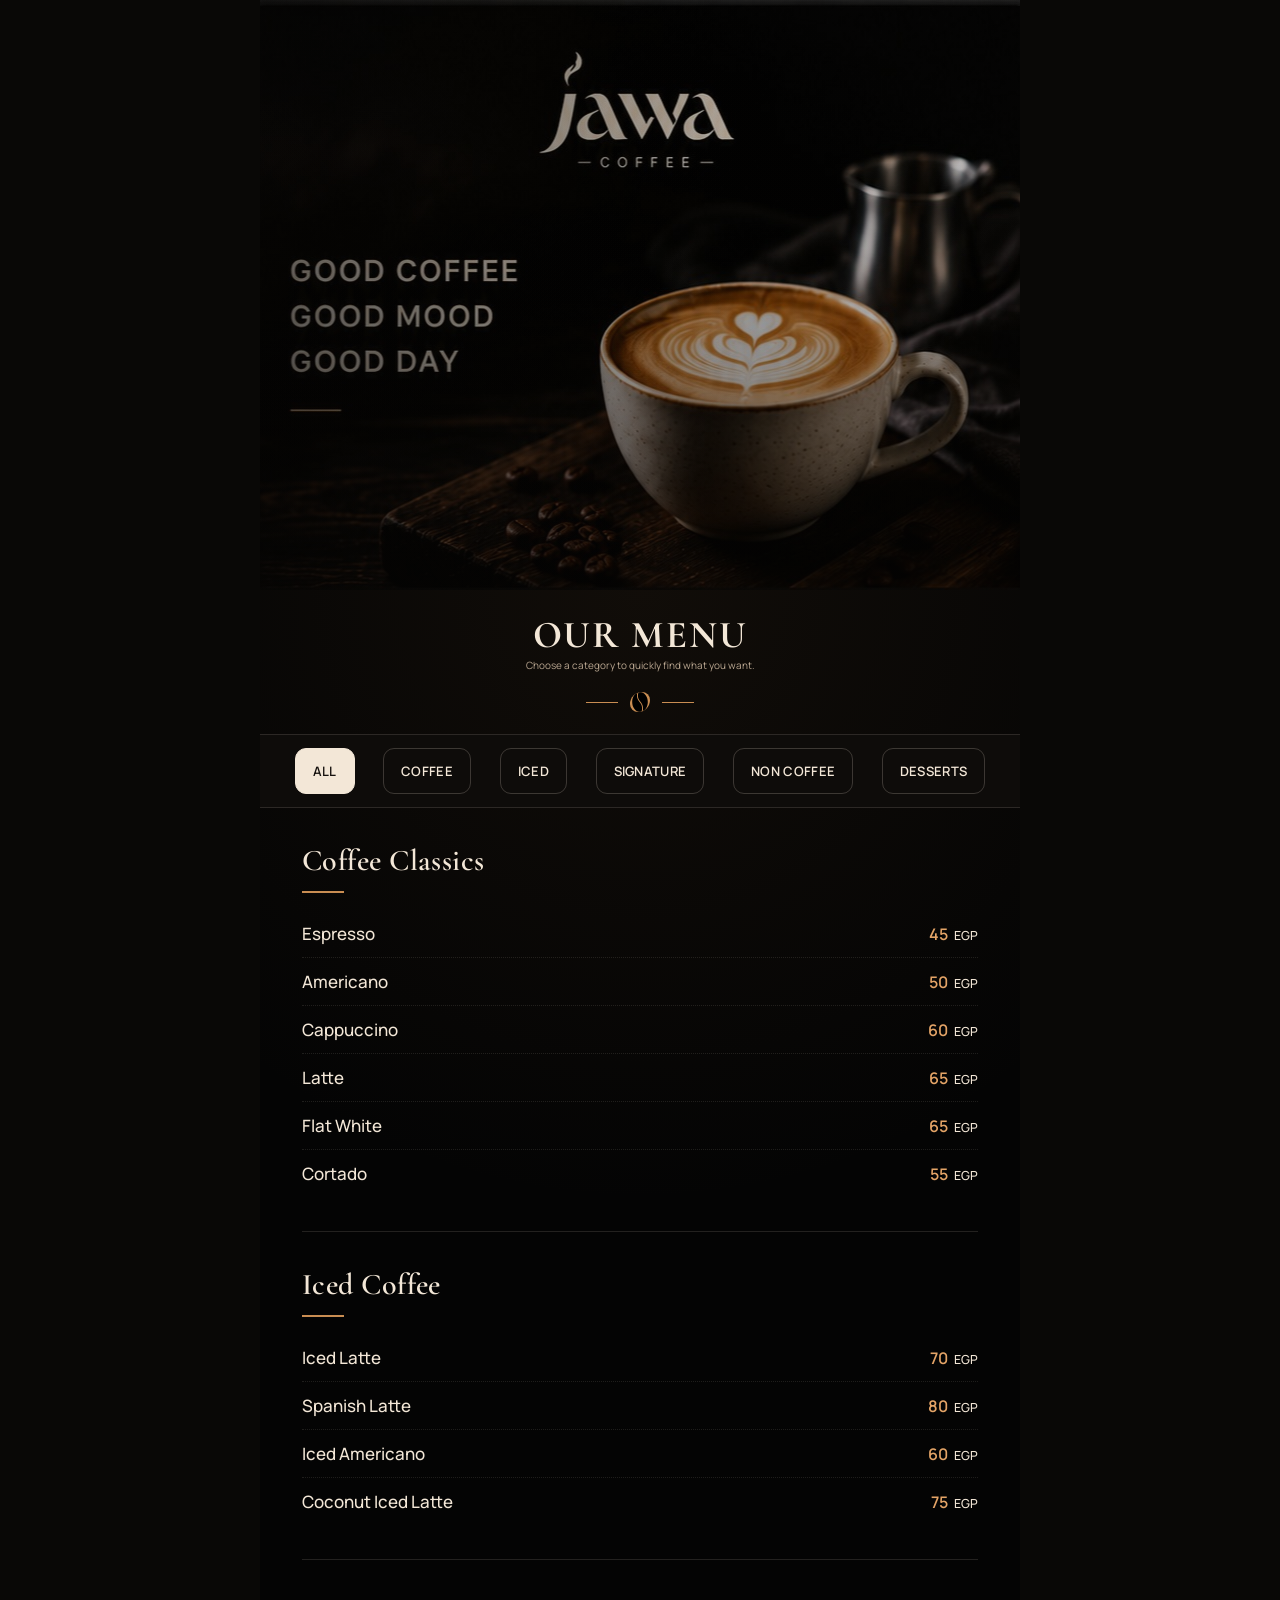
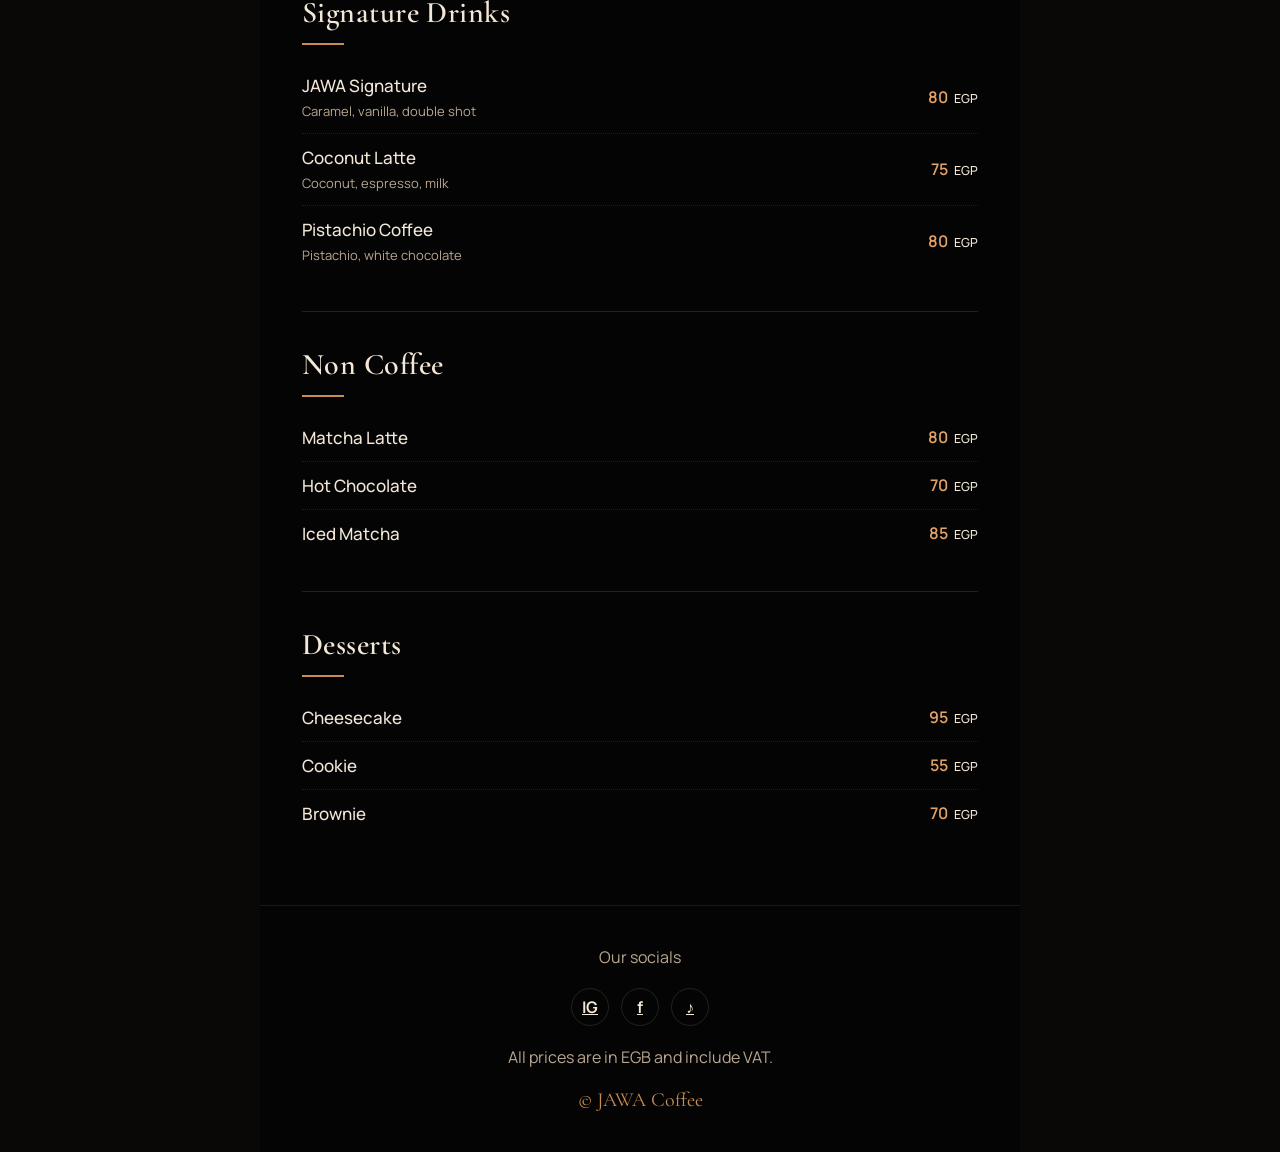
==== index.html @ dd0675a0 "finir les taches principaux" ====
<!DOCTYPE html>
<html lang="en">
<head>
  <meta charset="UTF-8" />
  <meta name="viewport" content="width=device-width, initial-scale=1.0" />
  <meta name="theme-color" content="#0f0d0b" />
  <title>JAWA Menu</title>
  <link rel="preconnect" href="https://fonts.googleapis.com">
  <link rel="preconnect" href="https://fonts.gstatic.com" crossorigin>
  <!-- <link href="https://fonts.googleapis.com/css2?family=Inter:wght@400;500;600;700&family=Playfair+Display:wght@600;700&display=swap" rel="stylesheet"> -->
   <link
  href="https://fonts.googleapis.com/css2?family=Cormorant+Garamond:wght@500;600;700&family=Manrope:wght@400;500;600;700&display=swap"
  rel="stylesheet"
/>
  <link rel="stylesheet" href="styles.css" />
</head>
<body>
  <main class="app-shell">
    <section class="hero">
      <div class="hero__overlay"></div>
    </section>

    <div class="hero-menu-gap" aria-hidden="true"></div>

    <section class="menu-section" id="menu">
      <header class="menu-heading">
        <h1>OUR MENU</h1>
        <span>Choose a category to quickly find what you want.</span>
        <div class="menu-heading__ornament" aria-hidden="true">
          <span></span><img src="assets/coffee-bean-svgrepo-com.svg" alt="" /><span></span>
        </div>
      </header>

      <div class="filters-wrap" id="filtersWrap">
        <nav class="filters" id="filters" aria-label="Menu categories"></nav>
      </div>

      <div id="menuContent" class="menu-content" aria-live="polite"></div>
    </section>

  <footer class="footer" id="social">
        <p>Our socials </p>
        <div class="socials" aria-label="Social media links">
          <a href="#" aria-label="Instagram">IG</a>
          <a href="#" aria-label="Facebook">f</a>
          <a href="#" aria-label="TikTok">♪</a>
        </div>
        <p>All prices are in EGB and include VAT.</p>
        <small class="logo-footer">© <span id="year"></span> JAWA Coffee</small>
      </footer>
    </main>




  <script src="script.js"></script>
</body>
</html>
---- styles.css ----
*,
*::before,
*::after {
  margin: 0;
  padding: 0;
  box-sizing: border-box;
}

:root {
  --bg: #040404;
  --bg-soft: #15110e;
  --panel: #17130f;
  --panel-2: #1d1712;
  --cream: #f3e7d7;
  --muted: #baa791;
  --wood: #8a5c37;
  --caramel: #c98d52;
  --line: rgba(243, 231, 215, 0.13);
  --radius: 22px;
}

html {
  scroll-behavior: smooth;
}

body {
  min-width: 320px;
  background: #090806;
  color: var(--cream);
  font-family: "Manrope", sans-serif;
}

.brand__word,
.menu-heading h1,
.category-title,
.logo-footer{
  font-family: "Cormorant Garamond", serif;
}

button,
input,
select,
textarea {
  font: inherit;
}

.app-shell {
  width: min(100%, 760px);
  margin: 0 auto;
  background: var(--bg);
  min-height: 100vh;
  overflow: clip;
}

.hero {
  position: relative;
  min-height: 590px;
  background:
    linear-gradient(to bottom, rgba(8,7,5,.2), rgba(8,7,5,.2)),
    url("assets/hero-flat-white.jpg") center / cover no-repeat;
  isolation: isolate;
}

.hero__overlay {
  position: absolute;
  inset: 0;
  background:
    linear-gradient(180deg, rgba(5,4,3,.12), rgba(5,4,3,.12) 45%, rgba(5,4,3,.52) 100%),
    linear-gradient(90deg, rgba(5,4,3,.48), transparent 63%);
  z-index: -1;
}

.brand {
  position: absolute;
  top: 38px;
  left: 50%;
  transform: translateX(-50%);
  text-align: center;
  line-height: 1;
  color: var(--cream);
  white-space: nowrap;
}

.brand__word {
  display: block;
  font-family: "Playfair Display", serif;
  font-size: clamp(48px, 10vw, 74px);
  font-weight: 700;
  letter-spacing: -0.06em;
}

.brand__coffee {
  display: block;
  margin-top: 9px;
  font-size: 11px;
  letter-spacing: .42em;
  padding-left: .42em;
}

.hero__copy {
  position: absolute;
  left: clamp(28px, 8vw, 64px);
  top: 235px;
}

.hero__copy p {
  margin: 0 0 11px;
  font-size: clamp(23px, 5.4vw, 37px);
  font-weight: 600;
  letter-spacing: .055em;
}

.hero__line {
  display: block;
  width: 48px;
  height: 2px;
  margin-top: 30px;
  background: var(--caramel);
}

/* Requested visual breathing room between the hero and Our Menu. */
.hero-menu-gap {
  background: linear-gradient(180deg, #11100d 0%, var(--bg) 100%);
}

.menu-section {
  position: relative;
  background:
    radial-gradient(circle at 50% 0%, rgba(111, 77, 43, .12), transparent 32%),
    var(--bg);
  /* padding: 10px 0 70px; */
}
.menu-section span {
  display: block;
  text-align: center;
  font-size: 10px;
  color: var(--muted);
  margin-bottom: 20px;
}

.menu-heading {
  text-align: center;
  padding: 22px;
}

.menu-heading h1 {
  margin: 0;
  font-size: clamp(27px, 6vw, 38px);
  letter-spacing: .045em;
}

.menu-heading__ornament {
  display: flex;
  align-items: center;
  justify-content: center;
  gap: 12px;
  margin-top: 12px;
}

.menu-heading__ornament span {
  display: block;
  width: 32px;
  height: 1px;
  margin: 0;
  padding: 0;
  background-color: var(--caramel);
  flex-shrink: 0;
}

.menu-heading__ornament img {
  display: block;
  width: 20px;
  height: 20px;
  object-fit: contain;
  margin: 0;
  padding: 0;
  flex-shrink: 0;
  background-color: var(--caramel); border-radius: 15px 10px;
}
.filters-wrap {
  position: sticky;
  top: 0;
  z-index: 50;
  background: rgba(15, 13, 11, .96);
  border-top: 1px solid var(--line);
  border-bottom: 1px solid var(--line);
  backdrop-filter: blur(12px);
  -webkit-backdrop-filter: blur(12px);
}

.filters {
  display: flex;
  justify-content: space-evenly;
  gap: 10px;
  overflow-x: auto;
  overscroll-behavior-inline: contain;
  scroll-snap-type: x proximity;
  scrollbar-width: none;
  padding: 13px 16px;
}

.filters::-webkit-scrollbar {
  display: none;
}

.filter-btn {
  flex: 0 0 auto;
  scroll-snap-align: start;
  border: 1px solid rgba(243, 231, 215, .2);
  background: transparent;
  color: var(--cream);
  padding: 13px 17px;
  border-radius: 11px;
  cursor: pointer;
  text-transform: uppercase;
  font-size: 13px;
  font-weight: 600;
  letter-spacing: .025em;
  transition: .2s ease;
}

.filter-btn:hover {
  border-color: rgba(243, 231, 215, .45);
}

.filter-btn.is-active {
  background: var(--cream);
  color: #15110e;
  border-color: var(--cream);
}

.menu-content {
  padding: 34px clamp(20px, 5vw, 42px) 0;
}

.category-section {
  padding: 0 0 34px;
  margin-bottom: 34px;
  border-bottom: 1px solid var(--line);
}

.category-section:last-child {
  border-bottom: 0;
}

.category-title {
  margin: 0 0 17px;
  font-size: clamp(22px, 4.5vw, 30px);
  font-weight: 600;
  letter-spacing: .015em;
}

.category-title::after {
  content: "";
  display: block;
  width: 42px;
  height: 2px;
  margin-top: 12px;
  background: var(--caramel);
}

.category-layout {
  display: grid;
  grid-template-columns: minmax(0, 1fr) 180px;
  gap: 26px;
  align-items: start;
}

.category-layout.no-image {
  grid-template-columns: 1fr;
}

.items {
  min-width: 0;
}

.menu-item {
  display: grid;
  grid-template-columns: minmax(0, 1fr) auto;
  gap: 18px;
  padding: 12px 0;
  border-bottom: 1px dotted rgba(243, 231, 215, .11);
}

.menu-item:last-child {
  border-bottom: 0;
}

.item-name {
  margin: 0;
  font-size: 17px;
  font-weight: 500;
}

.item-description {
  margin: 5px 0 0;
  color: var(--muted);
  font-size: 13px;
  line-height: 1.45;
}

.item-price {
  align-self: center;
  color: #e4a467;
  font-weight: 600;
  white-space: nowrap;
}

.item-price small {
  color: var(--cream);
  font-size: .78em;
  font-weight: 500;
  margin-left: 3px;
}

.category-photo {
  width: 100%;
  aspect-ratio: 4 / 5;
  object-fit: cover;
  border-radius: 16px;
  border: 1px solid rgba(243, 231, 215, .17);
  box-shadow: 0 18px 45px rgba(0,0,0,.22);
}

.photo-note {
  margin: 9px 0 0;
  color: var(--muted);
  font-size: 11px;
  line-height: 1.4;
}

.footer {
  text-align: center;
  border-top: 1px solid rgba(227, 205, 176, 0.1);
  padding: 40px 20px;
  color: var(--muted);
}

.socials {
  display: flex;
  justify-content: center;
  gap: 12px;
  margin: 20px 0;
}

.socials a {
  width: 38px;
  height: 38px;
  display: grid;
  place-items: center;
  border: 1px solid var(--line);
  border-radius: 50%;
  color: var(--cream);
  font-weight: 700;
}
.logo-footer{
  display: block;
  margin-top: 20px;
  font-size: 20px;
  color: var(--caramel);
}



@media (max-width: 560px) {
  .hero {
    min-height: 540px;
    background-position: center top;
  }

  .hero__copy {
    top: 215px;
  }

  .hero-menu-gap {
    height: 34px;
  }

  .menu-content {
    padding-top: 28px;
  }

  .category-layout {
    grid-template-columns: minmax(0, 1fr) 118px;
    gap: 18px;
  }

  .category-photo {
    border-radius: 13px;
  }

  .menu-item {
    gap: 10px;
  }

  .item-name {
    font-size: 15px;
  }

  .item-description {
    font-size: 12px;
  }

  .item-price {
    font-size: 14px;
  }
}

@media (max-width: 390px) {
  .category-layout {
    grid-template-columns: 1fr;
  }

  .category-photo {
    width: min(55%, 180px);
    aspect-ratio: 1 / 1;
  }

  .category-media {
    order: -1;
  }
}

@media (prefers-reduced-motion: reduce) {
  html {
    scroll-behavior: auto;
  }

  * {
    transition: none !important;
  }
}
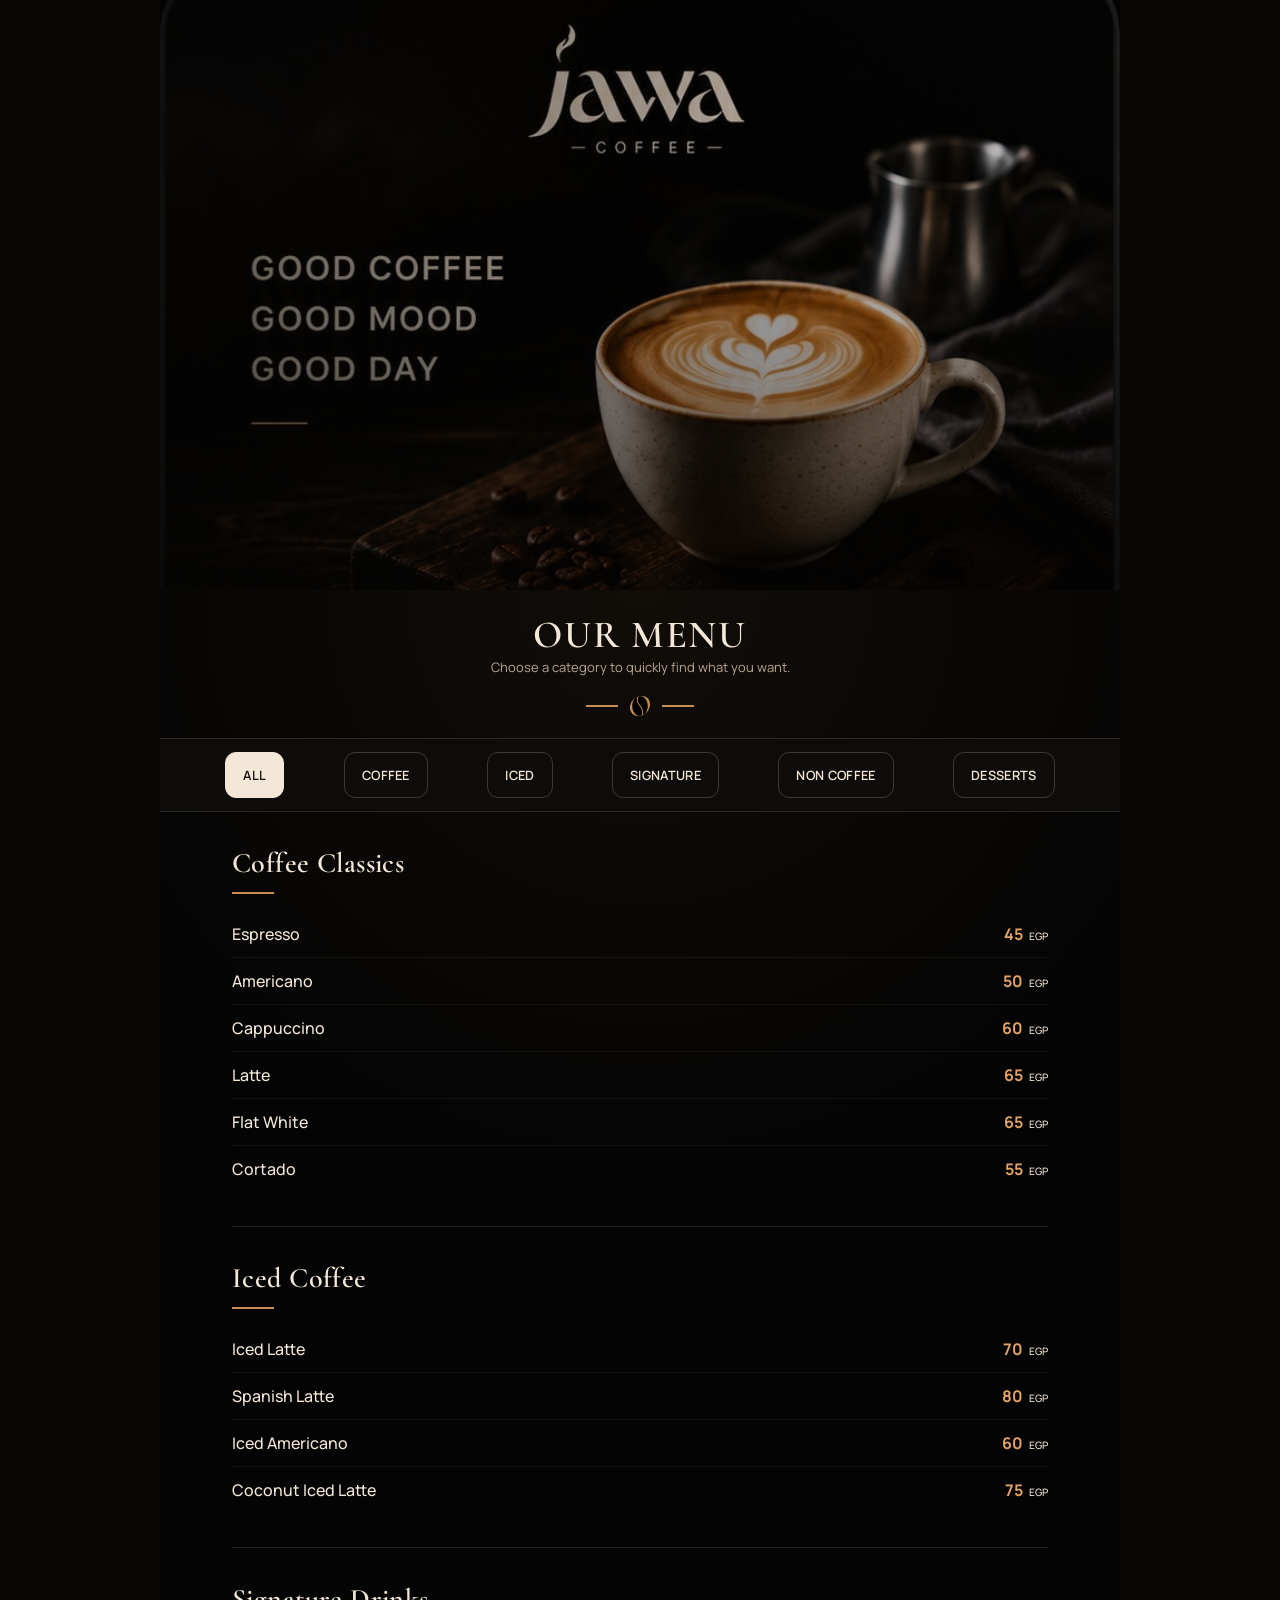
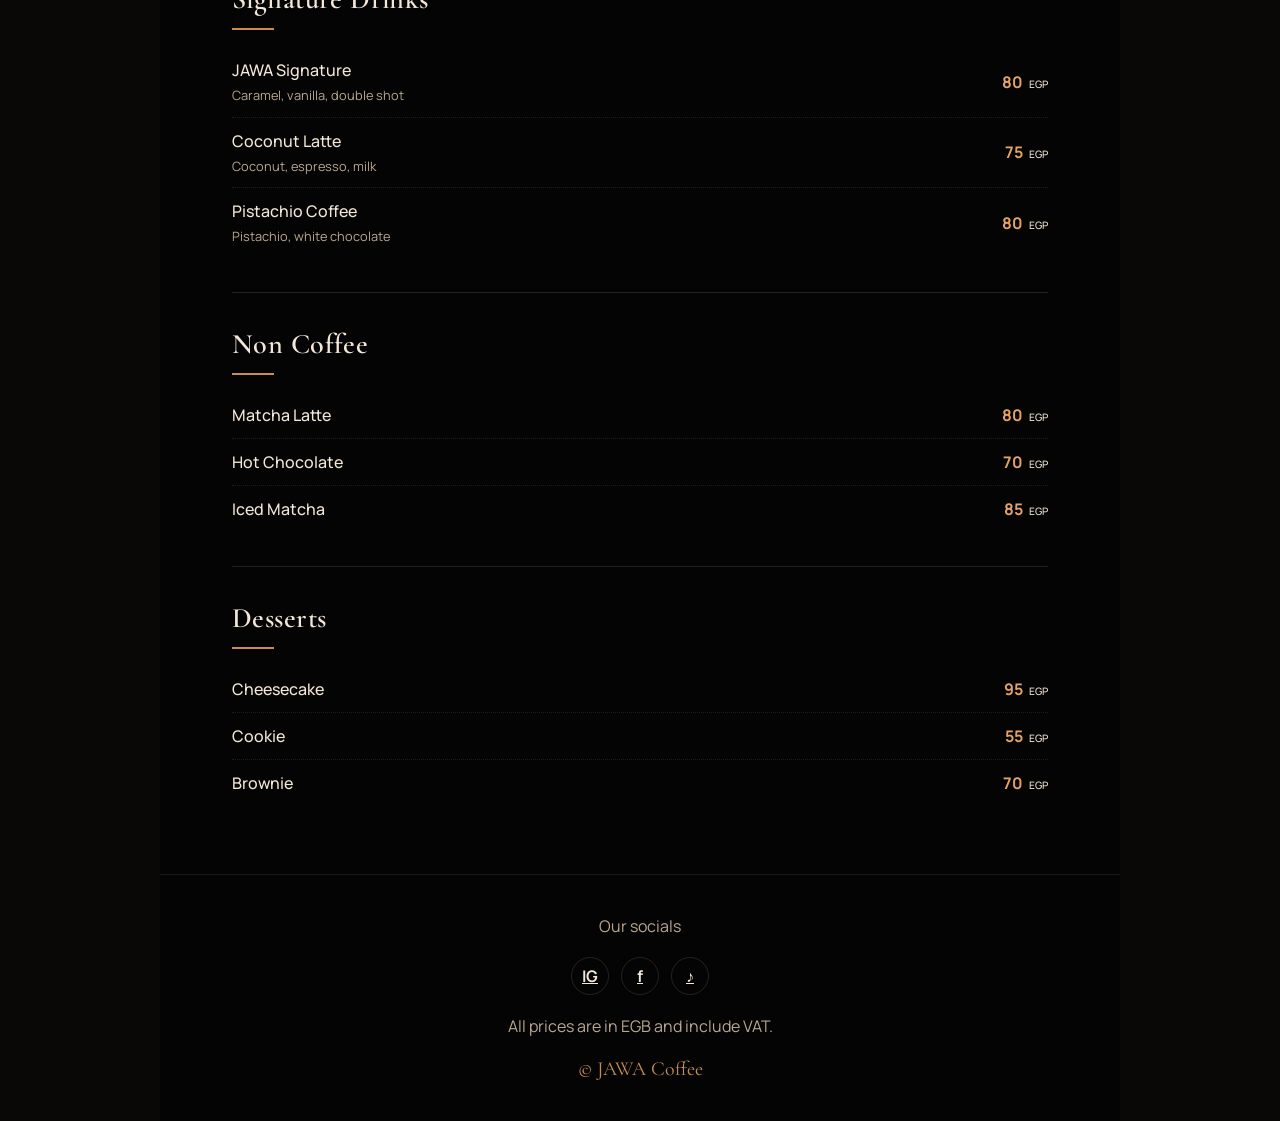
==== commit 0b1ffa2f: "Update responsive menu typography" ====
--- a/index.html
+++ b/index.html
@@ -25,7 +25,7 @@
     <section class="menu-section" id="menu">
       <header class="menu-heading">
         <h1>OUR MENU</h1>
-        <span>Choose a category to quickly find what you want.</span>
+        <span class="menu-heading__subtitle">Choose a category to quickly find what you want.</span>
         <div class="menu-heading__ornament" aria-hidden="true">
           <span></span><img src="assets/coffee-bean-svgrepo-com.svg" alt="" /><span></span>
         </div>
--- a/styles.css
+++ b/styles.css
@@ -1,3 +1,12 @@
+/* OUR MENU → 34–46 px, Cormorant Garamond
+Sous-titre → 11–13 px, Manrope
+Titres catégories → 28–34 px, Cormorant Garamond
+Boissons → 16–18 px, Manrope
+Prix → 16–18 px, Manrope Bold
+EGP → 10–12 px
+Descriptions → 12–14 px
+Filtres → 12–14 px, Manrope SemiBold */
+
 *,
 *::before,
 *::after {
@@ -33,7 +42,7 @@
 .brand__word,
 .menu-heading h1,
 .category-title,
-.logo-footer{
+.logo-footer {
   font-family: "Cormorant Garamond", serif;
 }
 
@@ -45,7 +54,7 @@
 }
 
 .app-shell {
-  width: min(100%, 760px);
+  width: min(100%, 960px);
   margin: 0 auto;
   background: var(--bg);
   min-height: 100vh;
@@ -56,7 +65,7 @@
   position: relative;
   min-height: 590px;
   background:
-    linear-gradient(to bottom, rgba(8,7,5,.2), rgba(8,7,5,.2)),
+    linear-gradient(to bottom, rgba(8, 7, 5, 0.2), rgba(8, 7, 5, 0.2)),
     url("assets/hero-flat-white.jpg") center / cover no-repeat;
   isolation: isolate;
 }
@@ -65,8 +74,13 @@
   position: absolute;
   inset: 0;
   background:
-    linear-gradient(180deg, rgba(5,4,3,.12), rgba(5,4,3,.12) 45%, rgba(5,4,3,.52) 100%),
-    linear-gradient(90deg, rgba(5,4,3,.48), transparent 63%);
+    linear-gradient(
+      180deg,
+      rgba(5, 4, 3, 0.12),
+      rgba(5, 4, 3, 0.12) 45%,
+      rgba(5, 4, 3, 0.52) 100%
+    ),
+    linear-gradient(90deg, rgba(5, 4, 3, 0.48), transparent 63%);
   z-index: -1;
 }
 
@@ -93,8 +107,8 @@
   display: block;
   margin-top: 9px;
   font-size: 11px;
-  letter-spacing: .42em;
-  padding-left: .42em;
+  letter-spacing: 0.42em;
+  padding-left: 0.42em;
 }
 
 .hero__copy {
@@ -107,7 +121,7 @@
   margin: 0 0 11px;
   font-size: clamp(23px, 5.4vw, 37px);
   font-weight: 600;
-  letter-spacing: .055em;
+  letter-spacing: 0.055em;
 }
 
 .hero__line {
@@ -126,16 +140,9 @@
 .menu-section {
   position: relative;
   background:
-    radial-gradient(circle at 50% 0%, rgba(111, 77, 43, .12), transparent 32%),
+    radial-gradient(circle at 50% 0%, rgba(111, 77, 43, 0.12), transparent 32%),
     var(--bg);
   /* padding: 10px 0 70px; */
-}
-.menu-section span {
-  display: block;
-  text-align: center;
-  font-size: 10px;
-  color: var(--muted);
-  margin-bottom: 20px;
 }
 
 .menu-heading {
@@ -145,8 +152,18 @@
 
 .menu-heading h1 {
   margin: 0;
-  font-size: clamp(27px, 6vw, 38px);
-  letter-spacing: .045em;
+  font-size: clamp(34px, 3vw, 46px);
+  font-weight: 600;
+  letter-spacing: 0.045em;
+}
+
+.menu-heading__subtitle {
+  display: block;
+  text-align: center;
+  font-family: "Manrope", sans-serif;
+  font-size: clamp(11px, 1.2vw, 13px);
+  color: var(--muted);
+  margin-bottom: 20px;
 }
 
 .menu-heading__ornament {
@@ -160,7 +177,7 @@
 .menu-heading__ornament span {
   display: block;
   width: 32px;
-  height: 1px;
+  height: 2px;
   margin: 0;
   padding: 0;
   background-color: var(--caramel);
@@ -175,13 +192,14 @@
   margin: 0;
   padding: 0;
   flex-shrink: 0;
-  background-color: var(--caramel); border-radius: 15px 10px;
+  background-color: var(--caramel);
+  border-radius: 15px 10px;
 }
 .filters-wrap {
   position: sticky;
   top: 0;
   z-index: 50;
-  background: rgba(15, 13, 11, .96);
+  background: rgba(15, 13, 11, 0.96);
   border-top: 1px solid var(--line);
   border-bottom: 1px solid var(--line);
   backdrop-filter: blur(12px);
@@ -213,14 +231,14 @@
   border-radius: 11px;
   cursor: pointer;
   text-transform: uppercase;
-  font-size: 13px;
+  font-size: clamp(12px, 1vw, 14px);
   font-weight: 600;
   letter-spacing: .025em;
   transition: .2s ease;
 }
 
 .filter-btn:hover {
-  border-color: rgba(243, 231, 215, .45);
+  border-color: rgba(243, 231, 215, 0.45);
 }
 
 .filter-btn.is-active {
@@ -230,6 +248,9 @@
 }
 
 .menu-content {
+  width: 100%;
+  max-width: 900px;
+  margin: 0 auto;
   padding: 34px clamp(20px, 5vw, 42px) 0;
 }
 
@@ -245,9 +266,9 @@
 
 .category-title {
   margin: 0 0 17px;
-  font-size: clamp(22px, 4.5vw, 30px);
+  font-size: clamp(28px, 2.2vw, 34px);
   font-weight: 600;
-  letter-spacing: .015em;
+  letter-spacing: 0.015em;
 }
 
 .category-title::after {
@@ -261,9 +282,13 @@
 
 .category-layout {
   display: grid;
-  grid-template-columns: minmax(0, 1fr) 180px;
+  grid-template-columns: minmax(0, 1fr) 105px;
   gap: 26px;
   align-items: start;
+}
+.category-layout .category-media {
+  display: grid;
+  place-items: center;
 }
 
 .category-layout.no-image {
@@ -279,7 +304,7 @@
   grid-template-columns: minmax(0, 1fr) auto;
   gap: 18px;
   padding: 12px 0;
-  border-bottom: 1px dotted rgba(243, 231, 215, .11);
+  border-bottom: 1px dotted rgba(243, 231, 215, 0.11);
 }
 
 .menu-item:last-child {
@@ -288,38 +313,48 @@
 
 .item-name {
   margin: 0;
-  font-size: 17px;
+  font-size: clamp(16px, 1.2vw, 18px);
   font-weight: 500;
 }
 
 .item-description {
   margin: 5px 0 0;
   color: var(--muted);
-  font-size: 13px;
+  font-size: clamp(12px, 1vw, 14px);
   line-height: 1.45;
 }
 
 .item-price {
   align-self: center;
   color: #e4a467;
-  font-weight: 600;
+  font-size: clamp(16px, 1.2vw, 18px);
+  font-weight: 700;
   white-space: nowrap;
 }
 
 .item-price small {
   color: var(--cream);
-  font-size: .78em;
+  font-size: clamp(10px, .8vw, 12px);
   font-weight: 500;
   margin-left: 3px;
 }
 
 .category-photo {
-  width: 100%;
+  /* width: 100%;
   aspect-ratio: 4 / 5;
   object-fit: cover;
   border-radius: 16px;
   border: 1px solid rgba(243, 231, 215, .17);
-  box-shadow: 0 18px 45px rgba(0,0,0,.22);
+  box-shadow: 0 18px 45px rgba(0,0,0,.22); */
+  width: 105px;
+  height: 135px;
+
+  object-fit: cover;
+  object-position: center;
+
+  border-radius: 10px;
+
+  display: block;
 }
 
 .photo-note {
@@ -353,14 +388,12 @@
   color: var(--cream);
   font-weight: 700;
 }
-.logo-footer{
+.logo-footer {
   display: block;
   margin-top: 20px;
   font-size: 20px;
   color: var(--caramel);
 }
-
-
 
 @media (max-width: 560px) {
   .hero {
@@ -392,18 +425,10 @@
   .menu-item {
     gap: 10px;
   }
-
-  .item-name {
-    font-size: 15px;
-  }
-
-  .item-description {
-    font-size: 12px;
-  }
-
-  .item-price {
-    font-size: 14px;
-  }
+   .filters {
+    justify-content: flex-start;
+  }
+
 }
 
 @media (max-width: 390px) {
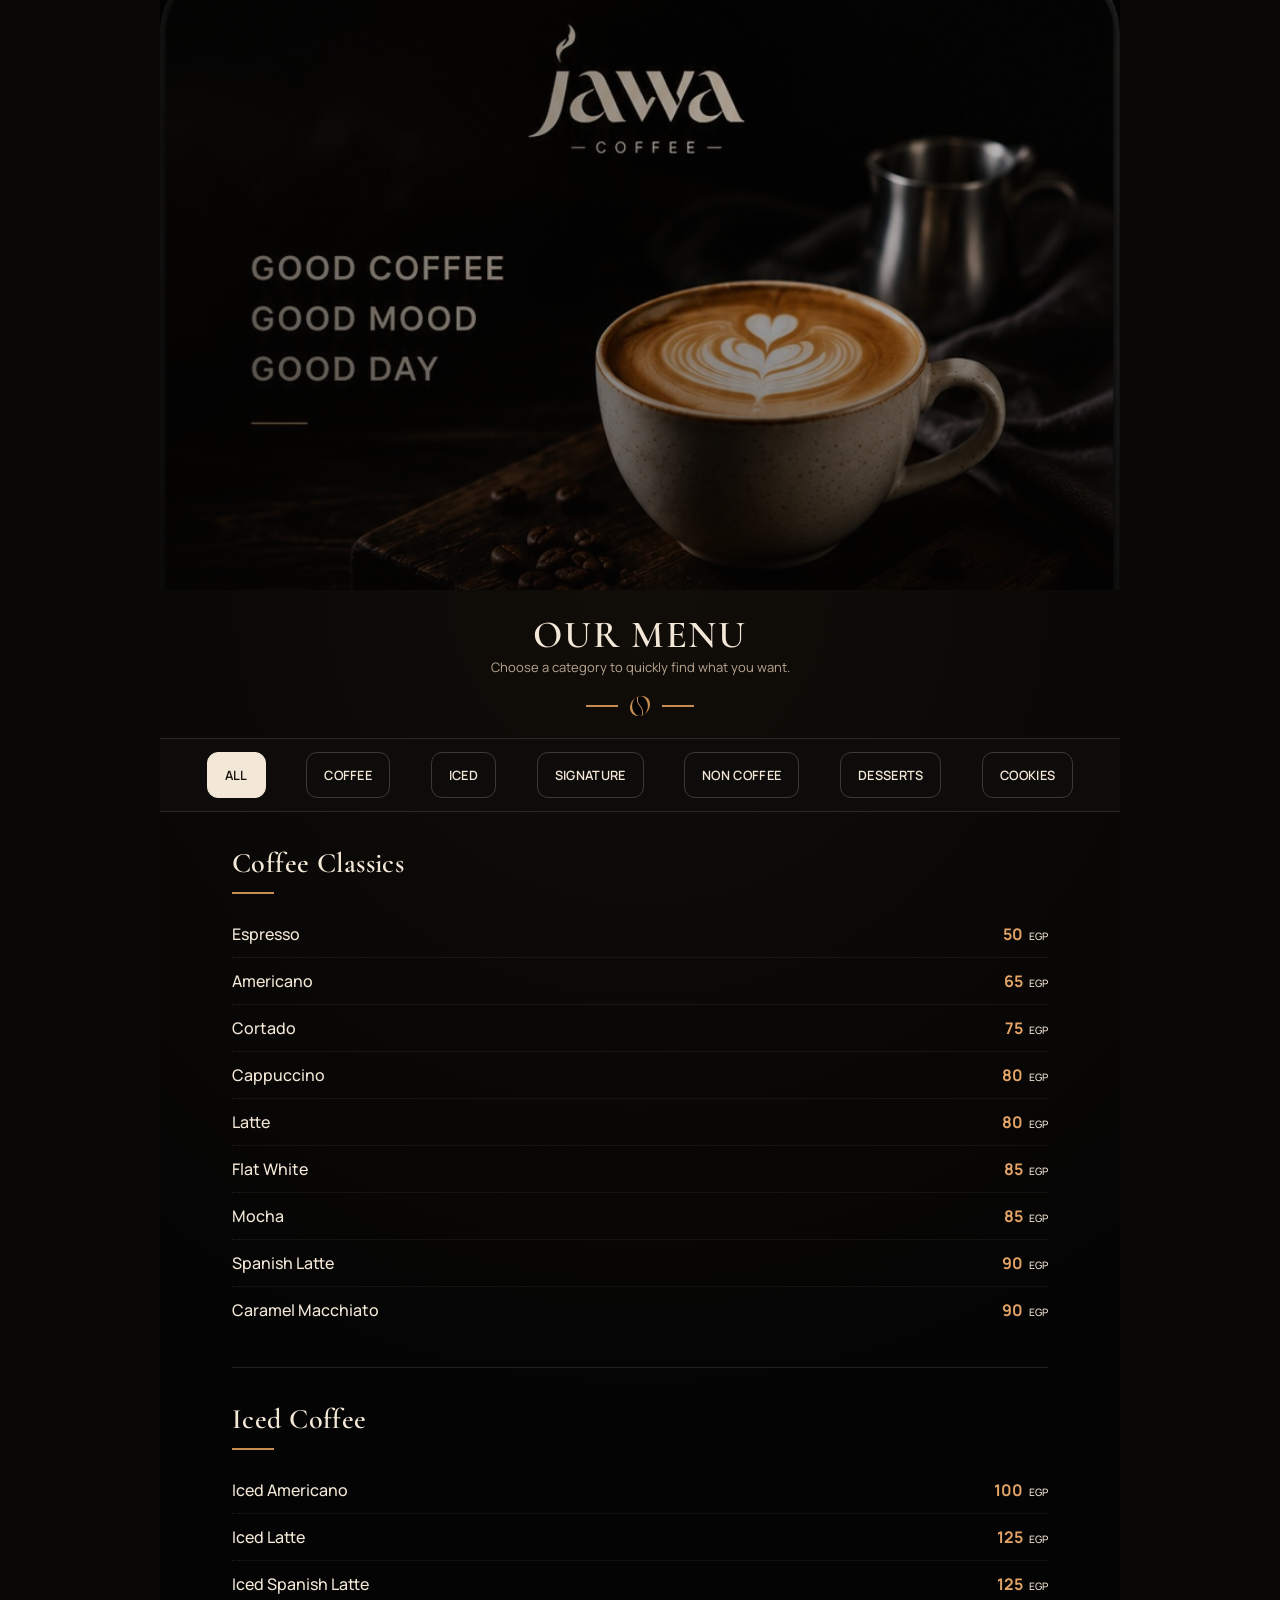
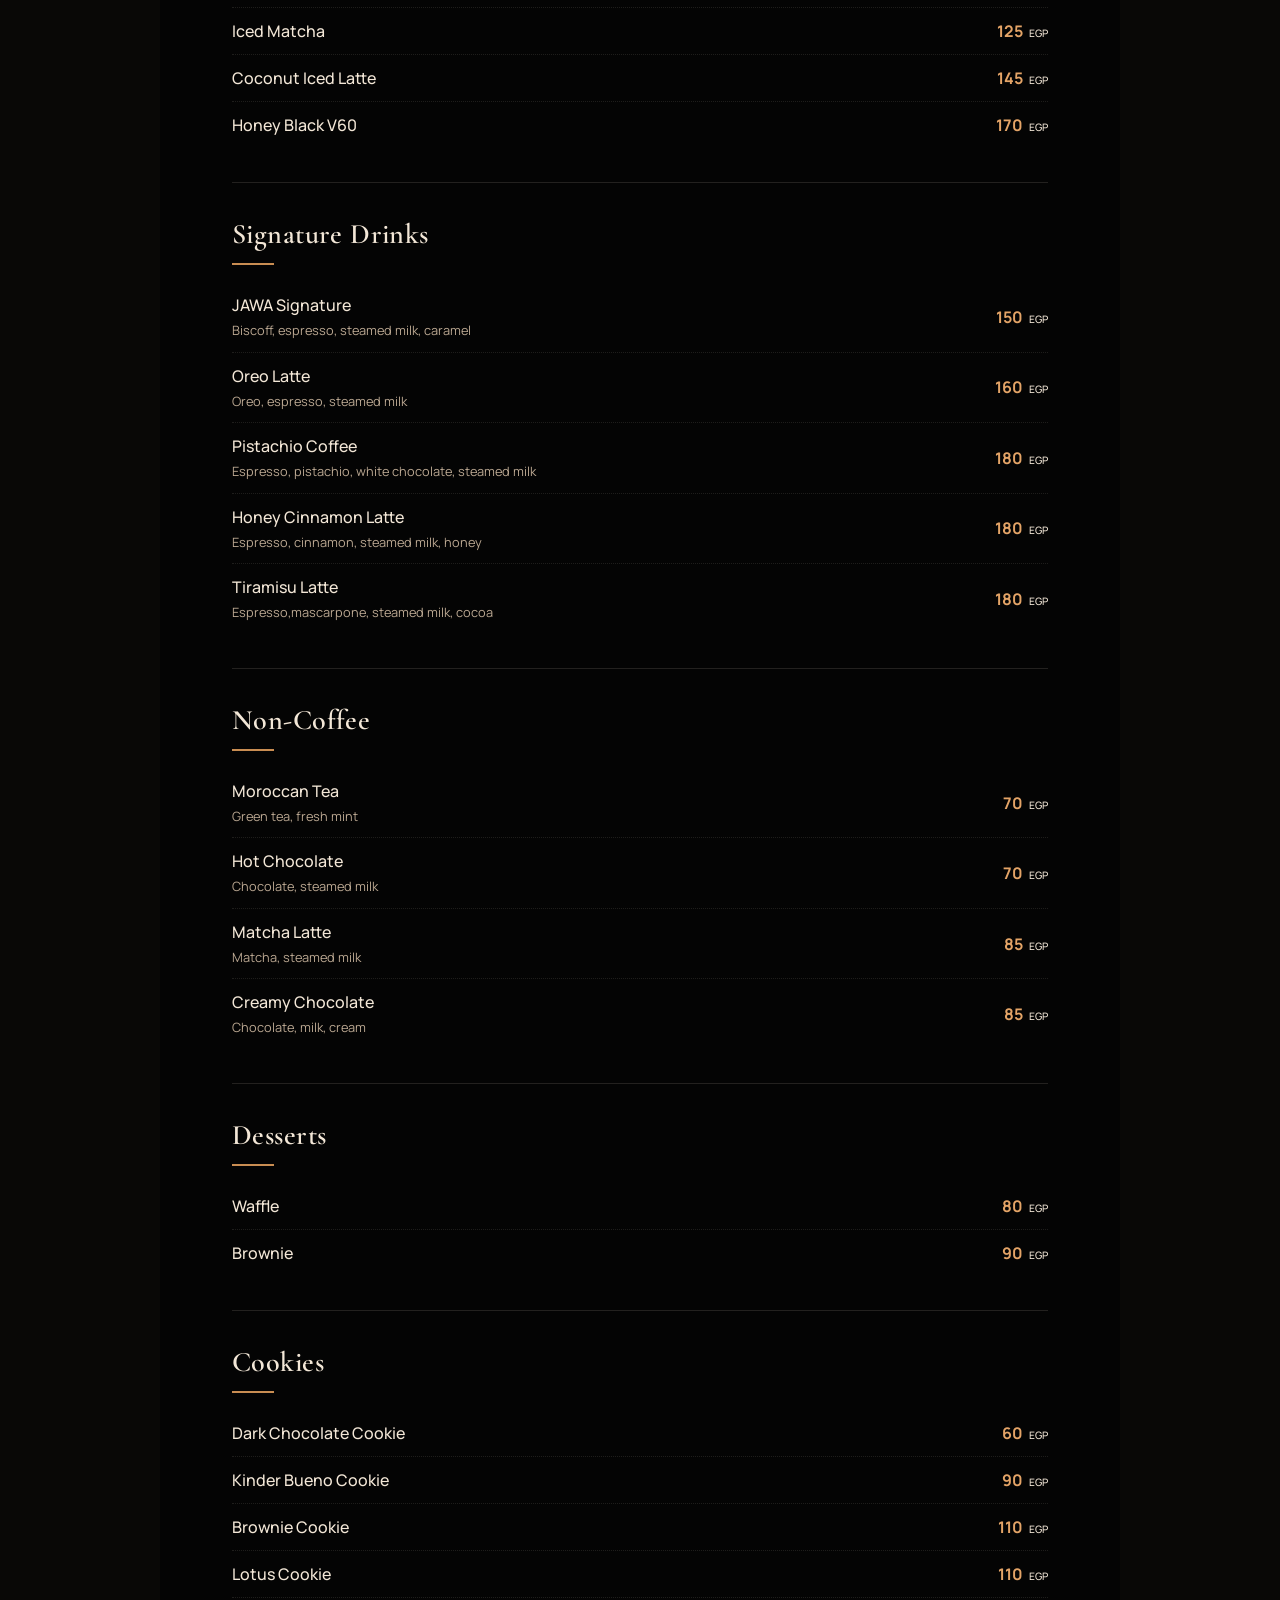
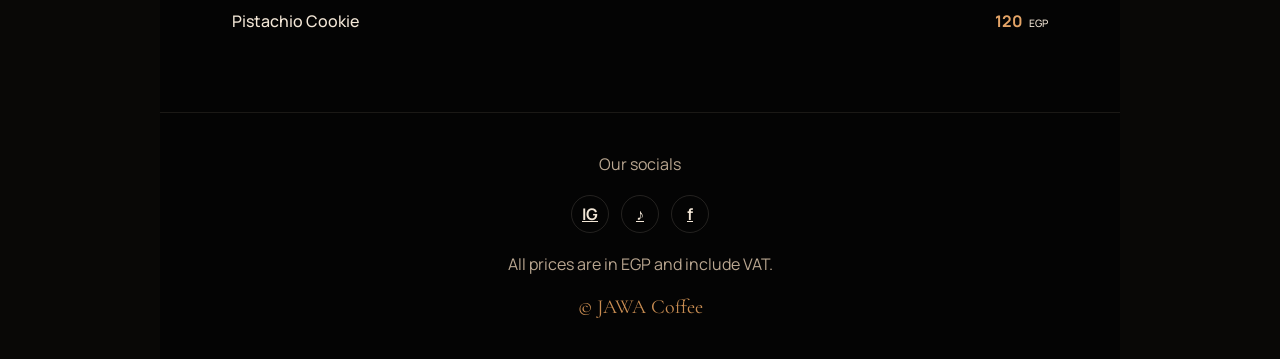
==== commit b905386d: "Update menu prices and add drinks" ====
--- a/index.html
+++ b/index.html
@@ -1,58 +1,95 @@
-<!DOCTYPE html>
+<!doctype html>
 <html lang="en">
-<head>
-  <meta charset="UTF-8" />
-  <meta name="viewport" content="width=device-width, initial-scale=1.0" />
-  <meta name="theme-color" content="#0f0d0b" />
-  <title>JAWA Menu</title>
-  <link rel="preconnect" href="https://fonts.googleapis.com">
-  <link rel="preconnect" href="https://fonts.gstatic.com" crossorigin>
-  <!-- <link href="https://fonts.googleapis.com/css2?family=Inter:wght@400;500;600;700&family=Playfair+Display:wght@600;700&display=swap" rel="stylesheet"> -->
-   <link
-  href="https://fonts.googleapis.com/css2?family=Cormorant+Garamond:wght@500;600;700&family=Manrope:wght@400;500;600;700&display=swap"
-  rel="stylesheet"
-/>
-  <link rel="stylesheet" href="styles.css" />
-</head>
-<body>
-  <main class="app-shell">
-    <section class="hero">
-      <div class="hero__overlay"></div>
-    </section>
+  <head>
+    <meta charset="UTF-8" />
+    <meta name="viewport" content="width=device-width, initial-scale=1.0" />
+    <meta name="theme-color" content="#0f0d0b" />
+    <title>JAWA Menu</title>
+    <link rel="preconnect" href="https://fonts.googleapis.com" />
+    <link rel="preconnect" href="https://fonts.gstatic.com" crossorigin />
+    <!-- <link href="https://fonts.googleapis.com/css2?family=Inter:wght@400;500;600;700&family=Playfair+Display:wght@600;700&display=swap" rel="stylesheet"> -->
+    <link
+      href="https://fonts.googleapis.com/css2?family=Cormorant+Garamond:wght@500;600;700&family=Manrope:wght@400;500;600;700&display=swap"
+      rel="stylesheet"
+    />
+    <link rel="stylesheet" href="styles.css" />
+  </head>
+  <body>
+    <main class="app-shell">
+      <!-- Language selector -->
+<!-- 
+      <div class="language-switcher">
+        <button
+          class="language-btn"
+          id="languageBtn"
+          type="button"
+          aria-label="Change language"
+        >
+          <svg viewBox="0 0 24 24" aria-hidden="true">
+            <circle cx="12" cy="12" r="9"></circle>
+            <path d="M3 12h18"></path>
+            <path d="M12 3c3 3.5 3 14.5 0 18"></path>
+            <path d="M12 3c-3 3.5-3 14.5 0 18"></path>
+          </svg>
+        </button>
 
-    <div class="hero-menu-gap" aria-hidden="true"></div>
+        <div id="google_translate_element"></div>
+      </div> -->
+      <section class="hero">
+        <div class="hero__overlay"></div>
+      </section>
 
-    <section class="menu-section" id="menu">
-      <header class="menu-heading">
-        <h1>OUR MENU</h1>
-        <span class="menu-heading__subtitle">Choose a category to quickly find what you want.</span>
-        <div class="menu-heading__ornament" aria-hidden="true">
-          <span></span><img src="assets/coffee-bean-svgrepo-com.svg" alt="" /><span></span>
+      <div class="hero-menu-gap" aria-hidden="true"></div>
+
+      <section class="menu-section" id="menu">
+        <header class="menu-heading">
+          <h1>OUR MENU</h1>
+          <span class="menu-heading__subtitle"
+            >Choose a category to quickly find what you want.</span
+          >
+
+          <div class="menu-heading__ornament" aria-hidden="true">
+            <span></span
+            ><img
+              src="assets/coffee-bean-svgrepo-com.svg"
+              alt=""
+            /><span></span>
+          </div>
+        </header>
+
+        <div class="filters-wrap" id="filtersWrap">
+          <nav class="filters" id="filters" aria-label="Menu categories"></nav>
         </div>
-      </header>
 
-      <div class="filters-wrap" id="filtersWrap">
-        <nav class="filters" id="filters" aria-label="Menu categories"></nav>
-      </div>
+        <div id="menuContent" class="menu-content" aria-live="polite"></div>
+      </section>
 
-      <div id="menuContent" class="menu-content" aria-live="polite"></div>
-    </section>
-
-  <footer class="footer" id="social">
-        <p>Our socials </p>
+      <footer class="footer" id="social">
+        <p>Our socials</p>
         <div class="socials" aria-label="Social media links">
-          <a href="#" aria-label="Instagram">IG</a>
-          <a href="#" aria-label="Facebook">f</a>
-          <a href="#" aria-label="TikTok">♪</a>
+          <a
+            href="https://www.instagram.com/jawa.coffeeshop/"
+            aria-label="Instagram"
+            >IG</a
+          >
+          <a
+            href="https://www.tiktok.com/@jawa.coffeeshop?lang=fr"
+            aria-label="TikTok"
+            >♪</a
+          >
+          <a
+            href="https://www.facebook.com/jawa.coffeeshop"
+            aria-label="Facebook"
+            >f</a
+          >
         </div>
-        <p>All prices are in EGB and include VAT.</p>
+        <p>All prices are in EGP and include VAT.</p>
         <small class="logo-footer">© <span id="year"></span> JAWA Coffee</small>
       </footer>
     </main>
 
+    <script src="script.js"></script>
 
-
-
-  <script src="script.js"></script>
-</body>
+    <script src="//translate.google.com/translate_a/element.js?cb=googleTranslateElementInit"></script>
+  </body>
 </html>
--- a/styles.css
+++ b/styles.css
@@ -224,7 +224,7 @@
 .filter-btn {
   flex: 0 0 auto;
   scroll-snap-align: start;
-  border: 1px solid rgba(243, 231, 215, .2);
+  border: 1px solid rgba(243, 231, 215, 0.2);
   background: transparent;
   color: var(--cream);
   padding: 13px 17px;
@@ -233,8 +233,8 @@
   text-transform: uppercase;
   font-size: clamp(12px, 1vw, 14px);
   font-weight: 600;
-  letter-spacing: .025em;
-  transition: .2s ease;
+  letter-spacing: 0.025em;
+  transition: 0.2s ease;
 }
 
 .filter-btn:hover {
@@ -334,7 +334,7 @@
 
 .item-price small {
   color: var(--cream);
-  font-size: clamp(10px, .8vw, 12px);
+  font-size: clamp(10px, 0.8vw, 12px);
   font-weight: 500;
   margin-left: 3px;
 }
@@ -395,10 +395,55 @@
   color: var(--caramel);
 }
 
+/* Language Selector */
+
+/* .language-switcher {
+  position: absolute;
+  top: 25px;
+  right: 25px;
+  z-index: 100;
+}
+
+.language-btn {
+  width: 46px;
+  height: 46px;
+
+  display: flex;
+  align-items: center;
+  justify-content: center;
+
+  padding: 0;
+  border: 0;
+  background: transparent;
+
+  color: var(--cream);
+  cursor: pointer;
+}
+
+.language-btn svg {
+  width: 34px;
+  height: 34px;
+
+  fill: none;
+  stroke: currentColor;
+  stroke-width: 1.7;
+  stroke-linecap: round;
+  stroke-linejoin: round;
+} */
+
+/* Responsive adjustments for smaller screens */
+
 @media (max-width: 560px) {
   .hero {
-    min-height: 540px;
-    background-position: center top;
+    min-height: 0;
+    height: 100vw;
+    max-height: 455px;
+
+    background:
+      linear-gradient(to bottom, rgba(8, 7, 5, 0.2), rgba(8, 7, 5, 0.2)),
+      url("assets/hero-flat-white.jpg") center center / contain no-repeat;
+
+    background-color: #040404;
   }
 
   .hero__copy {
@@ -406,7 +451,7 @@
   }
 
   .hero-menu-gap {
-    height: 34px;
+    height: 20px;
   }
 
   .menu-content {
@@ -425,10 +470,9 @@
   .menu-item {
     gap: 10px;
   }
-   .filters {
+  .filters {
     justify-content: flex-start;
   }
-
 }
 
 @media (max-width: 390px) {
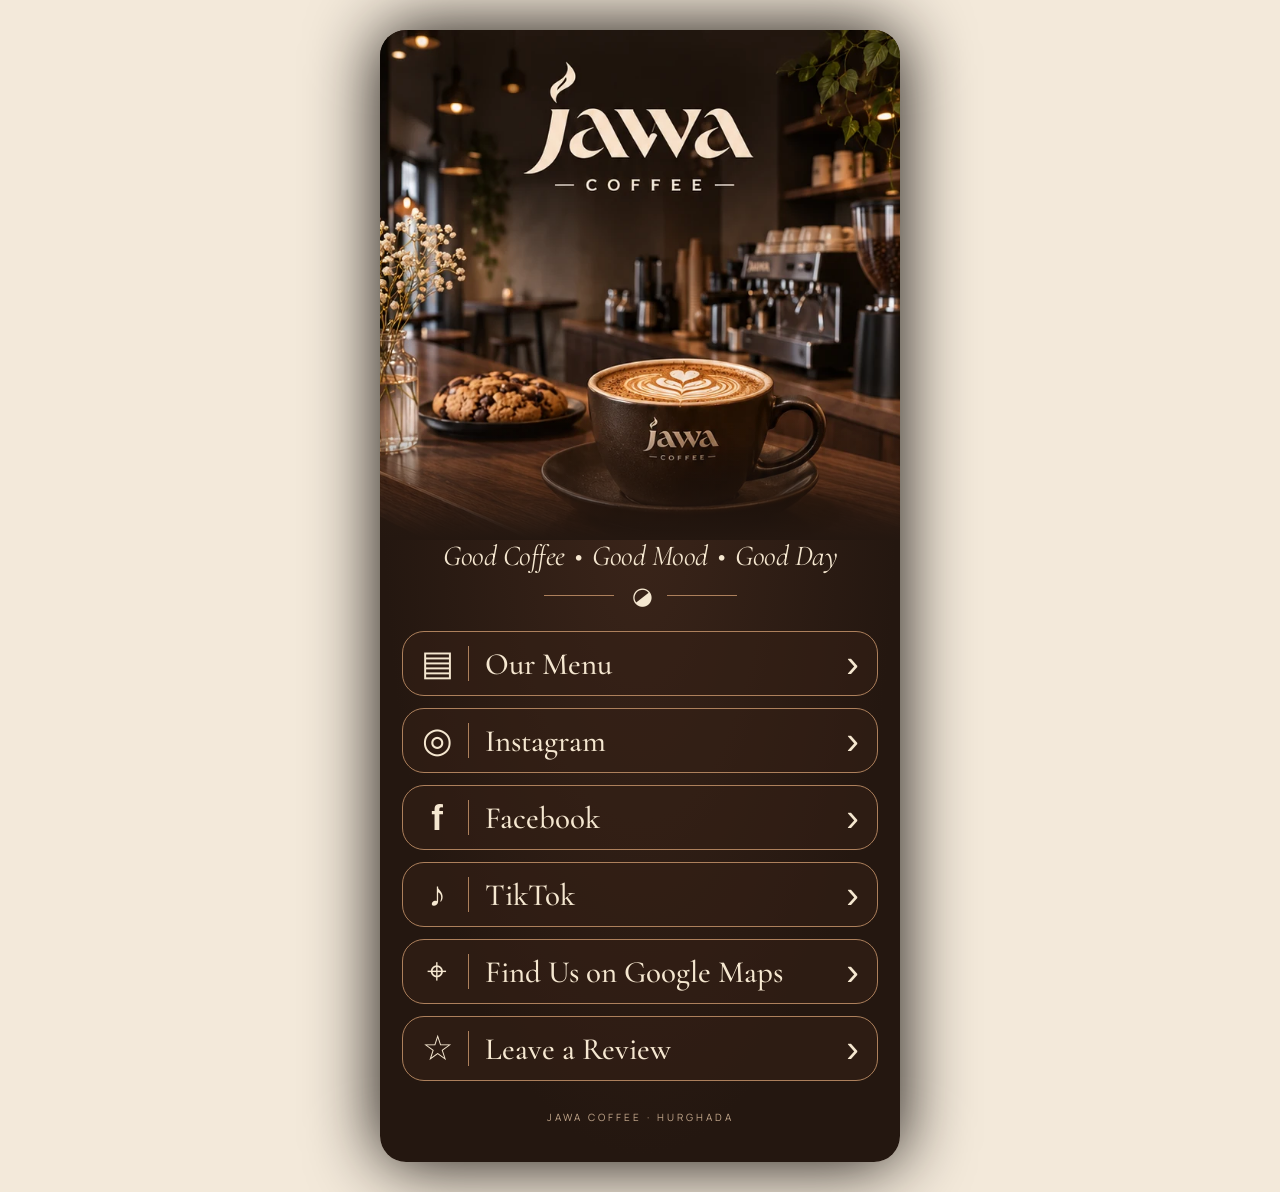
==== commit 473b0838: "Add JAWA landing page" ====
--- a/index.html
+++ b/index.html
@@ -1,95 +1,38 @@
 <!doctype html>
 <html lang="en">
-  <head>
-    <meta charset="UTF-8" />
-    <meta name="viewport" content="width=device-width, initial-scale=1.0" />
-    <meta name="theme-color" content="#0f0d0b" />
-    <title>JAWA Menu</title>
-    <link rel="preconnect" href="https://fonts.googleapis.com" />
-    <link rel="preconnect" href="https://fonts.gstatic.com" crossorigin />
-    <!-- <link href="https://fonts.googleapis.com/css2?family=Inter:wght@400;500;600;700&family=Playfair+Display:wght@600;700&display=swap" rel="stylesheet"> -->
-    <link
-      href="https://fonts.googleapis.com/css2?family=Cormorant+Garamond:wght@500;600;700&family=Manrope:wght@400;500;600;700&display=swap"
-      rel="stylesheet"
-    />
-    <link rel="stylesheet" href="styles.css" />
-  </head>
-  <body>
-    <main class="app-shell">
-      <!-- Language selector -->
-<!-- 
-      <div class="language-switcher">
-        <button
-          class="language-btn"
-          id="languageBtn"
-          type="button"
-          aria-label="Change language"
-        >
-          <svg viewBox="0 0 24 24" aria-hidden="true">
-            <circle cx="12" cy="12" r="9"></circle>
-            <path d="M3 12h18"></path>
-            <path d="M12 3c3 3.5 3 14.5 0 18"></path>
-            <path d="M12 3c-3 3.5-3 14.5 0 18"></path>
-          </svg>
-        </button>
-
-        <div id="google_translate_element"></div>
-      </div> -->
-      <section class="hero">
-        <div class="hero__overlay"></div>
-      </section>
-
-      <div class="hero-menu-gap" aria-hidden="true"></div>
-
-      <section class="menu-section" id="menu">
-        <header class="menu-heading">
-          <h1>OUR MENU</h1>
-          <span class="menu-heading__subtitle"
-            >Choose a category to quickly find what you want.</span
-          >
-
-          <div class="menu-heading__ornament" aria-hidden="true">
-            <span></span
-            ><img
-              src="assets/coffee-bean-svgrepo-com.svg"
-              alt=""
-            /><span></span>
-          </div>
-        </header>
-
-        <div class="filters-wrap" id="filtersWrap">
-          <nav class="filters" id="filters" aria-label="Menu categories"></nav>
-        </div>
-
-        <div id="menuContent" class="menu-content" aria-live="polite"></div>
-      </section>
-
-      <footer class="footer" id="social">
-        <p>Our socials</p>
-        <div class="socials" aria-label="Social media links">
-          <a
-            href="https://www.instagram.com/jawa.coffeeshop/"
-            aria-label="Instagram"
-            >IG</a
-          >
-          <a
-            href="https://www.tiktok.com/@jawa.coffeeshop?lang=fr"
-            aria-label="TikTok"
-            >♪</a
-          >
-          <a
-            href="https://www.facebook.com/jawa.coffeeshop"
-            aria-label="Facebook"
-            >f</a
-          >
-        </div>
-        <p>All prices are in EGP and include VAT.</p>
-        <small class="logo-footer">© <span id="year"></span> JAWA Coffee</small>
-      </footer>
-    </main>
-
-    <script src="script.js"></script>
-
-    <script src="//translate.google.com/translate_a/element.js?cb=googleTranslateElementInit"></script>
-  </body>
+<head>
+  <meta charset="UTF-8" />
+  <meta name="viewport" content="width=device-width, initial-scale=1" />
+  <meta name="theme-color" content="#241710" />
+  <meta name="description" content="JAWA Coffee Shop — Good Coffee, Good Mood, Good Day. Explore our menu and find us online." />
+  <title>JAWA Coffee | All our links</title>
+  <link rel="preconnect" href="https://fonts.googleapis.com" />
+  <link rel="preconnect" href="https://fonts.gstatic.com" crossorigin />
+  <link href="https://fonts.googleapis.com/css2?family=Cormorant+Garamond:wght@400;500;600&family=Manrope:wght@400;500;600&display=swap" rel="stylesheet" />
+  <link rel="stylesheet" href="style.css" />
+</head>
+<body>
+  <main class="page">
+    <header class="hero" aria-label="JAWA Coffee Shop">
+      <img src="images/hero-jawa.webp" alt="JAWA coffee shop atmosphere with a latte and cookies" />
+    </header>
+    <section class="content" aria-label="JAWA links">
+      <p class="slogan">Good Coffee <span>•</span> Good Mood <span>•</span> Good Day</p>
+      <div class="divider" aria-hidden="true"><span></span><span class="bean">◒</span><span></span></div>
+      <nav class="links" aria-label="Our pages">
+        <a class="link" href="menu/" aria-label="Explore our menu"><span class="symbol">▤</span><span class="name">Our Menu</span><span class="arrow">›</span></a>
+        <a class="link" href="https://www.instagram.com/jawa.coffeeshop/" target="_blank" rel="noopener noreferrer"><span class="symbol">◎</span><span class="name">Instagram</span><span class="arrow">›</span></a>
+        <!-- Remplacer # par l'URL exacte de votre page Facebook -->
+        <a class="link pending" href="https://www.facebook.com/profile.php?id=61596835888724" data-pending="Facebook"><span class="symbol social">f</span><span class="name">Facebook</span><span class="arrow">›</span></a>
+        <!-- Remplacer # par l'URL exacte de votre compte TikTok -->
+        <a class="link pending" href="https://www.tiktok.com/@jawa.coffeeshop" data-pending="TikTok"><span class="symbol">♪</span><span class="name">TikTok</span><span class="arrow">›</span></a>
+        <!-- Remplacer # par le lien de localisation Google Maps de JAWA -->
+        <a class="link pending" href="https://maps.app.goo.gl/VF5VwrY6GmMSYRZM9?g_st=ic" data-pending="Google Maps"><span class="symbol">⌖</span><span class="name">Find Us on Google Maps</span><span class="arrow">›</span></a>
+        <a class="link" href="https://g.page/r/CRwukpi9iPAXECE/review" target="_blank" rel="noopener noreferrer"><span class="symbol">☆</span><span class="name">Leave a Review</span><span class="arrow">›</span></a>
+      </nav>
+      <p class="footer">JAWA COFFEE · HURGHADA</p>
+    </section>
+  </main>
+  <script src="script.js"></script>
+</body>
 </html>
--- a/style.css
+++ b/style.css
@@ -0,0 +1,166 @@
+:root {
+  color-scheme: dark;
+  /* --bg: #241710; */
+  --cream: #f5e7d0;
+  --gold: #ad805c;
+}
+* {
+  box-sizing: border-box;
+}
+html {
+  min-height: 100%;
+  background: var(--bg);
+}
+body {
+  margin: 0;
+  color: var(--cream);
+  background-color: #F3E9DA;
+  font-family: Manrope, sans-serif;
+}
+.page {
+  width: 100%;
+  max-width: 520px;
+  min-height: 100vh;
+  margin: 0 auto;
+  background: radial-gradient(ellipse at 50% 40%, #3b251a 0%, #241710 70%);
+  box-shadow: 0 0 70px #100b08;
+}
+.hero {
+  height: clamp(330px, 95vw, 510px);
+  overflow: hidden;
+  position: relative;
+}
+.hero img {
+  display: block;
+  width: 100%;
+  height: 100%;
+  object-fit: cover;
+  object-position: center top;
+}
+.hero::after {
+  content: "";
+  position: absolute;
+  inset: auto 0 0;
+  height: 24%;
+  background: linear-gradient(transparent, #241710);
+  pointer-events: none;
+}
+.content {
+  padding: 0 22px 34px;
+  position: relative;
+  margin-top: -2px;
+}
+.slogan {
+  margin: 0;
+  font-family: "Cormorant Garamond", serif;
+  font-size: clamp(21px, 5.3vw, 29px);
+  font-style: italic;
+  text-align: center;
+  white-space: nowrap;
+  letter-spacing: -0.5px;
+}
+.slogan span {
+  padding: 0 3px;
+}
+.divider {
+  display: flex;
+  justify-content: center;
+  align-items: center;
+  gap: 16px;
+  margin: 10px 0 24px;
+  color: var(--cream);
+}
+.divider span:not(.bean) {
+  height: 1px;
+  width: 70px;
+  background: var(--gold);
+}
+.bean {
+  font-size: 24px;
+  transform: rotate(-38deg);
+  line-height: 1;
+}
+.links {
+  display: grid;
+  gap: 12px;
+}
+.link {
+  display: flex;
+  align-items: center;
+  min-height: 65px;
+  gap: 16px;
+  padding: 10px 18px;
+  border: 1.5px solid var(--gold);
+  border-radius: 22px;
+  color: var(--cream);
+  text-decoration: none;
+  background: rgba(52, 32, 22, 0.58);
+  transition:
+    background 0.2s,
+    transform 0.2s;
+}
+.link:hover,
+.link:focus-visible {
+  background: #503324;
+  transform: translateY(-1px);
+  outline: none;
+}
+.symbol {
+  display: flex;
+  align-items: center;
+  justify-content: center;
+  width: 48px;
+  min-width: 48px;
+  font-family: Georgia, serif;
+  font-size: 35px;
+  line-height: 1;
+  border-right: 1px solid var(--gold);
+  padding-right: 15px;
+}
+.symbol.social {
+  font-family: Arial, sans-serif;
+  font-weight: bold;
+}
+.name {
+  flex: 1;
+  font-family: "Cormorant Garamond", serif;
+  font-size: clamp(23px, 6vw, 31px);
+  font-weight: 500;
+}
+.arrow {
+  font-family: Arial, sans-serif;
+  font-size: 38px;
+  font-weight: 200;
+  line-height: 1;
+}
+.footer {
+  text-align: center;
+  margin: 29px 0 4px;
+  font-size: 10px;
+  letter-spacing: 3px;
+  color: #c5a98d;
+}
+@media (min-width: 600px) {
+  .page {
+    margin: 30px auto;
+    min-height: calc(100vh - 60px);
+    border-radius: 26px;
+    overflow: hidden;
+  }
+}
+@media (max-width: 370px) {
+  .content {
+    padding-inline: 14px;
+  }
+  .link {
+    gap: 9px;
+    padding-inline: 12px;
+  }
+  .symbol {
+    width: 42px;
+    min-width: 42px;
+  }
+  .slogan {
+    font-size: 20px;
+  }
+}
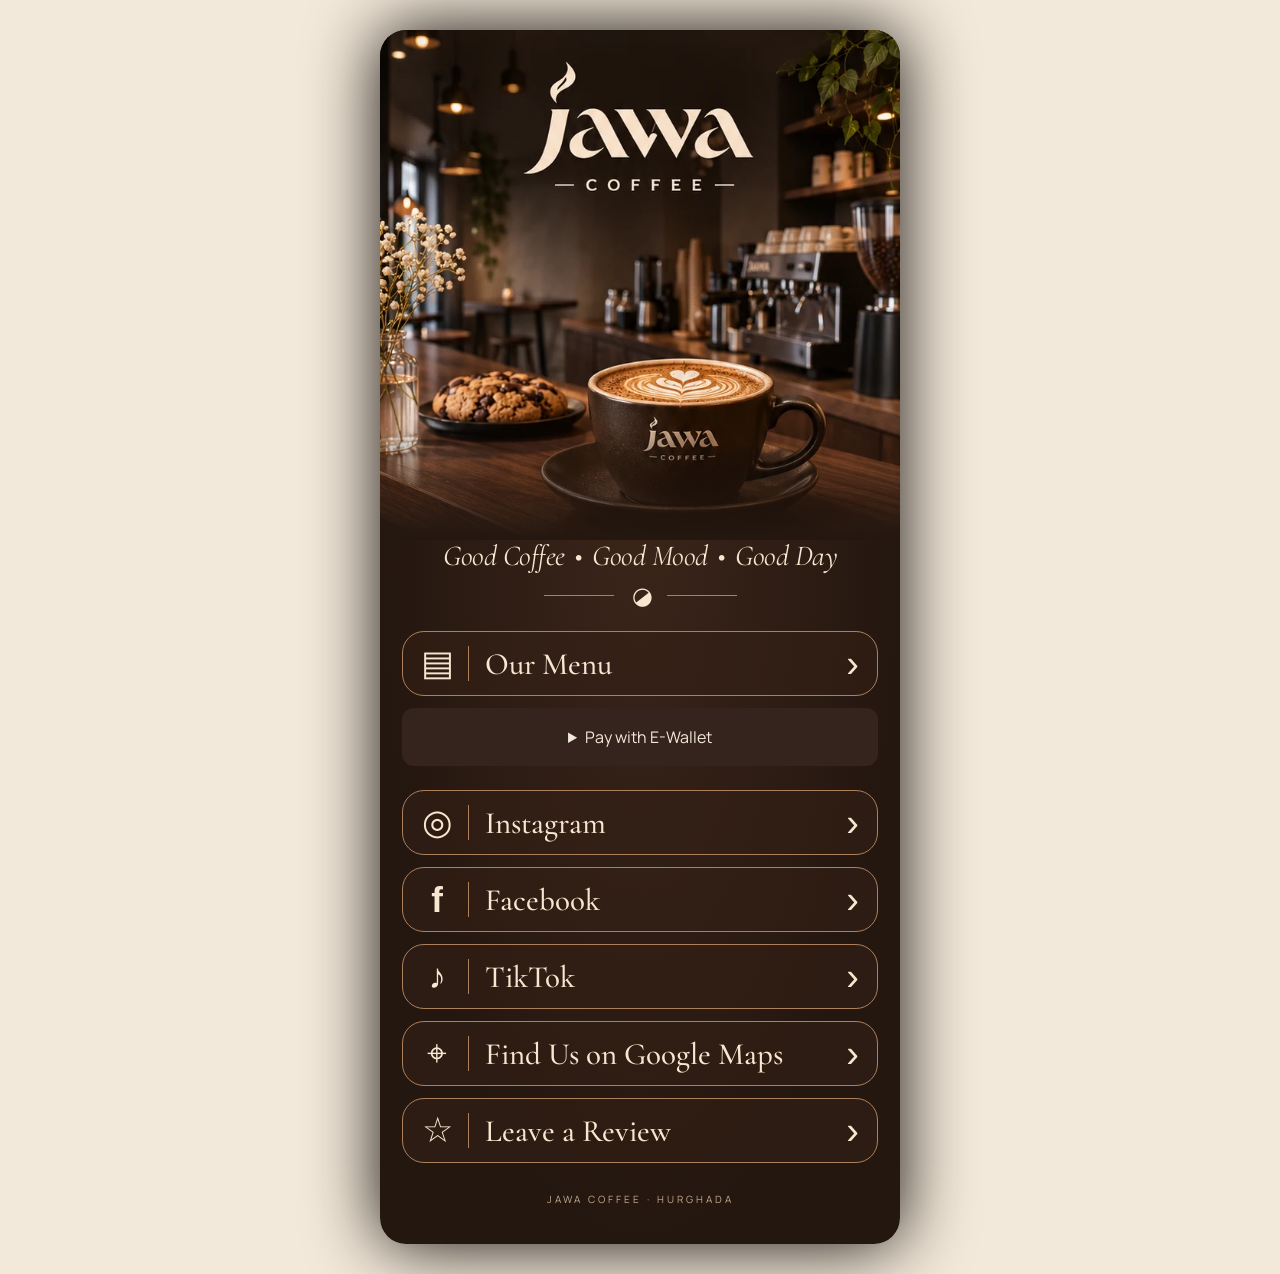
==== commit 9a5adb42: "Update price" ====
--- a/index.html
+++ b/index.html
@@ -1,38 +1,110 @@
 <!doctype html>
 <html lang="en">
-<head>
-  <meta charset="UTF-8" />
-  <meta name="viewport" content="width=device-width, initial-scale=1" />
-  <meta name="theme-color" content="#241710" />
-  <meta name="description" content="JAWA Coffee Shop — Good Coffee, Good Mood, Good Day. Explore our menu and find us online." />
-  <title>JAWA Coffee | All our links</title>
-  <link rel="preconnect" href="https://fonts.googleapis.com" />
-  <link rel="preconnect" href="https://fonts.gstatic.com" crossorigin />
-  <link href="https://fonts.googleapis.com/css2?family=Cormorant+Garamond:wght@400;500;600&family=Manrope:wght@400;500;600&display=swap" rel="stylesheet" />
-  <link rel="stylesheet" href="style.css" />
-</head>
-<body>
-  <main class="page">
-    <header class="hero" aria-label="JAWA Coffee Shop">
-      <img src="images/hero-jawa.webp" alt="JAWA coffee shop atmosphere with a latte and cookies" />
-    </header>
-    <section class="content" aria-label="JAWA links">
-      <p class="slogan">Good Coffee <span>•</span> Good Mood <span>•</span> Good Day</p>
-      <div class="divider" aria-hidden="true"><span></span><span class="bean">◒</span><span></span></div>
-      <nav class="links" aria-label="Our pages">
-        <a class="link" href="menu/" aria-label="Explore our menu"><span class="symbol">▤</span><span class="name">Our Menu</span><span class="arrow">›</span></a>
-        <a class="link" href="https://www.instagram.com/jawa.coffeeshop/" target="_blank" rel="noopener noreferrer"><span class="symbol">◎</span><span class="name">Instagram</span><span class="arrow">›</span></a>
-        <!-- Remplacer # par l'URL exacte de votre page Facebook -->
-        <a class="link pending" href="https://www.facebook.com/profile.php?id=61596835888724" data-pending="Facebook"><span class="symbol social">f</span><span class="name">Facebook</span><span class="arrow">›</span></a>
-        <!-- Remplacer # par l'URL exacte de votre compte TikTok -->
-        <a class="link pending" href="https://www.tiktok.com/@jawa.coffeeshop" data-pending="TikTok"><span class="symbol">♪</span><span class="name">TikTok</span><span class="arrow">›</span></a>
-        <!-- Remplacer # par le lien de localisation Google Maps de JAWA -->
-        <a class="link pending" href="https://maps.app.goo.gl/VF5VwrY6GmMSYRZM9?g_st=ic" data-pending="Google Maps"><span class="symbol">⌖</span><span class="name">Find Us on Google Maps</span><span class="arrow">›</span></a>
-        <a class="link" href="https://g.page/r/CRwukpi9iPAXECE/review" target="_blank" rel="noopener noreferrer"><span class="symbol">☆</span><span class="name">Leave a Review</span><span class="arrow">›</span></a>
-      </nav>
-      <p class="footer">JAWA COFFEE · HURGHADA</p>
-    </section>
-  </main>
-  <script src="script.js"></script>
-</body>
+  <head>
+    <meta charset="UTF-8" />
+    <meta name="viewport" content="width=device-width, initial-scale=1" />
+    <meta name="theme-color" content="#241710" />
+    <meta
+      name="description"
+      content="JAWA Coffee Shop — Good Coffee, Good Mood, Good Day. Explore our menu and find us online."
+    />
+    <title>JAWA Coffee | All our links</title>
+    <link rel="preconnect" href="https://fonts.googleapis.com" />
+    <link rel="preconnect" href="https://fonts.gstatic.com" crossorigin />
+    <link
+      href="https://fonts.googleapis.com/css2?family=Cormorant+Garamond:wght@400;500;600&family=Manrope:wght@400;500;600&display=swap"
+      rel="stylesheet"
+    />
+    <link rel="stylesheet" href="style.css" />
+  </head>
+  <body>
+    <main class="page">
+      <header class="hero" aria-label="JAWA Coffee Shop">
+        <img
+          src="images/hero-jawa.webp"
+          alt="JAWA coffee shop atmosphere with a latte and cookies"
+        />
+      </header>
+      <section class="content" aria-label="JAWA links">
+        <p class="slogan">
+          Good Coffee <span>•</span> Good Mood <span>•</span> Good Day
+        </p>
+        <div class="divider" aria-hidden="true">
+          <span></span><span class="bean">◒</span><span></span>
+        </div>
+        <nav class="links" aria-label="Our pages">
+          <a class="link" href="menu/" aria-label="Explore our menu"
+            ><span class="symbol">▤</span><span class="name">Our Menu</span
+            ><span class="arrow">›</span></a
+          >
+
+          <!-- Orange Cash Payment -->
+          <details class="payment">
+            <summary>Pay with E-Wallet</summary>
+
+            <div class="wallet-content">
+              <h3>Orange Cash</h3>
+
+              <p id="wallet-number">01208202081</p>
+
+              <button type="button" onclick="copyWallet()">Copy Number</button>
+
+              <p id="payment-message"></p>
+
+              <small>
+                Please transfer your bill amount and show your payment
+                confirmation to our staff.
+              </small>
+            </div>
+          </details>
+
+          <!-- Les autres liens continuent ici -->
+          <a
+            class="link"
+            href="https://www.instagram.com/jawa.coffeeshop/"
+            target="_blank"
+            rel="noopener noreferrer"
+            ><span class="symbol">◎</span><span class="name">Instagram</span
+            ><span class="arrow">›</span></a
+          >
+          <!-- Remplacer # par l'URL exacte de votre page Facebook -->
+          <a
+            class="link pending"
+            href="https://www.facebook.com/profile.php?id=61596835888724"
+            data-pending="Facebook"
+            ><span class="symbol social">f</span
+            ><span class="name">Facebook</span><span class="arrow">›</span></a
+          >
+          <!-- Remplacer # par l'URL exacte de votre compte TikTok -->
+          <a
+            class="link pending"
+            href="https://www.tiktok.com/@jawa.coffeeshop"
+            data-pending="TikTok"
+            ><span class="symbol">♪</span><span class="name">TikTok</span
+            ><span class="arrow">›</span></a
+          >
+          <!-- Remplacer # par le lien de localisation Google Maps de JAWA -->
+          <a
+            class="link pending"
+            href="https://maps.app.goo.gl/VF5VwrY6GmMSYRZM9?g_st=ic"
+            data-pending="Google Maps"
+            ><span class="symbol">⌖</span
+            ><span class="name">Find Us on Google Maps</span
+            ><span class="arrow">›</span></a
+          >
+          <a
+            class="link"
+            href="https://g.page/r/CRwukpi9iPAXECE/review"
+            target="_blank"
+            rel="noopener noreferrer"
+            ><span class="symbol">☆</span
+            ><span class="name">Leave a Review</span
+            ><span class="arrow">›</span></a
+          >
+        </nav>
+        <p class="footer">JAWA COFFEE · HURGHADA</p>
+      </section>
+    </main>
+    <script src="script.js"></script>
+  </body>
 </html>
--- a/style.css
+++ b/style.css
@@ -44,6 +44,44 @@
   height: 24%;
   background: linear-gradient(transparent, #241710);
   pointer-events: none;
+}
+/* Payment */
+.payment {
+  background: #35241d;
+  color: #f3e9da;
+  border-radius: 12px;
+  margin-bottom: 12px;
+  overflow: hidden;
+  text-align: center;
+}
+
+.payment summary {
+  padding: 18px;
+  cursor: pointer;
+}
+
+.wallet-content {
+  background: #fff9f0;
+  color: #35241d;
+  padding: 20px;
+}
+
+#wallet-number {
+  font-size: 24px;
+  font-weight: bold;
+}
+
+.wallet-content button {
+  background: #35241d;
+  color: #f3e9da;
+  padding: 12px 24px;
+  border: none;
+  border-radius: 8px;
+  cursor: pointer;
+}
+
+.wallet-content h3 {
+  color: #ff7900;
 }
 .content {
   padding: 0 22px 34px;
